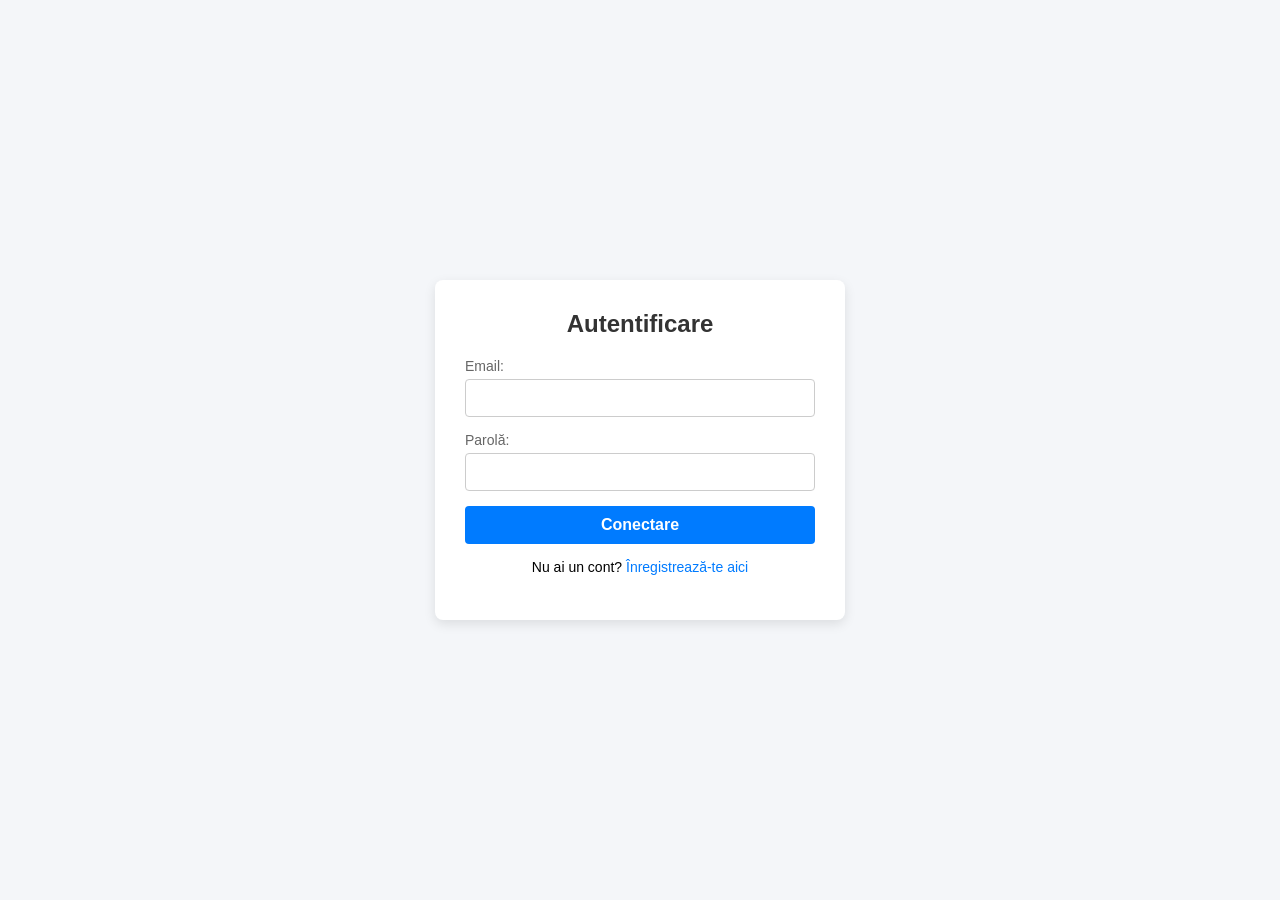
==== frontend/apartments.html @ 91fa6998 "phase 1c" ====
<!DOCTYPE html>
<html lang="ro">
<head>
    <meta charset="UTF-8">
    <title>Management Apartamente - RentApp</title>
    <link rel="stylesheet" href="style.css">
    <style>
        body { display: block; height: auto; padding: 20px; }
        .container { max-width: 1000px; margin: 0 auto; background: white; padding: 20px; border-radius: 8px; box-shadow: 0 4px 12px rgba(0,0,0,0.1); }
        table { width: 100%; border-collapse: collapse; margin-top: 20px; }
        th, td { border: 1px solid #ddd; padding: 10px; text-align: left; }
        th { background-color: #f8f9fa; }
        .form-grid { display: grid; grid-template-columns: 1fr 1fr; gap: 15px; margin-bottom: 15px; }
        .btn-sm { padding: 5px 10px; font-size: 12px; width: auto; display: inline-block; margin-right: 5px; }
    </style>
</head>
<body>
    <div class="container">
        <div style="display: flex; justify-content: space-between; align-items: center;">
            <h2>Gestionare Apartamente</h2>
            <button onclick="window.location.href='dashboard.html'" style="width: auto; padding: 8px 15px; background-color: #6c757d;">Înapoi</button>
        </div>
        <hr>

        <h3 id="formTitle">Adaugă un Apartament Nou</h3>
        <form id="apartmentForm">
            <input type="hidden" id="apartmentId">
            <div class="form-grid">
                <div class="form-group">
                    <label>Adresă:</label>
                    <input type="text" id="aptAddress" required>
                </div>
                <div class="form-group">
                    <label>Clădire/Bloc:</label>
                    <input type="text" id="aptBuilding" required>
                </div>
                <div class="form-group">
                    <label>Etaj:</label>
                    <input type="text" id="aptFloor" required>
                </div>
                <div class="form-group">
                    <label>Număr Camere:</label>
                    <input type="number" id="aptRooms" required>
                </div>
                <div class="form-group">
                    <label>Suprafață (mp):</label>
                    <input type="number" step="0.1" id="aptSize" required>
                </div>
                <div class="form-group">
                    <label>Chirie Lunară (€):</label>
                    <input type="number" step="0.01" id="aptRent" required>
                </div>
                <div class="form-group">
                    <label>Depozit / Garanție (€):</label>
                    <input type="number" step="0.01" id="aptDeposit" required>
                </div>
                <div class="form-group">
                    <label>Status:</label>
                    <select id="aptStatus">
                        <option value="AVAILABLE">Disponibil (Available)</option>
                        <option value="OCCUPIED">Ocupat (Occupied)</option>
                        <option value="MAINTENANCE">Mentenanță (Maintenance)</option>
                    </select>
                </div>
            </div>
            <button type="submit" id="saveAptBtn">Salvează Apartamentul</button>
            <button type="button" id="cancelEditBtn" style="background-color: #6c757d; display: none; margin-top: 10px;">Anulează Editarea</button>
        </form>

        <hr style="margin: 30px 0;">

        <h3>Lista Apartamentelor Tale</h3>
        <table>
            <thead>
                <tr>
                    <th>ID</th>
                    <th>Adresă</th>
                    <th>Detalii (Bloc/Etaj)</th>
                    <th>Camere/Suprafață</th>
                    <th>Chirie</th>
                    <th>Status</th>
                    <th>Acțiuni</th>
                </tr>
            </thead>
            <tbody id="apartmentsTableBody">
                </tbody>
        </table>
    </div>

    <script src="app.js"></script>
    <script>
        // Încărcăm datele imediat ce pagina s-a încărcat
        document.addEventListener("DOMContentLoaded", () => {
            const user = JSON.parse(localStorage.getItem("user"));
            if (!user || user.role !== "LANDLORD") {
                alert("Acces interzis! Doar proprietarii pot accesa această pagină.");
                window.location.href = "dashboard.html";
                return;
            }
            loadApartments();
        });
    </script>
</body>
</html>
---- frontend/style.css ----
body {
    font-family: 'Segoe UI', Tahoma, Geneva, Verdana, sans-serif;
    background-color: #f4f6f9;
    margin: 0;
    display: flex;
    justify-content: center;
    align-items: center;
    height: 100vh;
}

.auth-container {
    background-color: #ffffff;
    padding: 30px;
    border-radius: 8px;
    box-shadow: 0 4px 12px rgba(0, 0, 0, 0.1);
    width: 350px;
}

h2 {
    margin-top: 0;
    color: #333;
    text-align: center;
}

.form-group {
    margin-bottom: 15px;
}

label {
    display: block;
    margin-bottom: 5px;
    color: #666;
    font-size: 14px;
}

input, select {
    width: 100%;
    padding: 10px;
    border: 1px solid #ccc;
    border-radius: 4px;
    box-sizing: border-box;
    font-size: 14px;
}

button {
    width: 100%;
    padding: 10px;
    background-color: #007bff;
    color: white;
    border: none;
    border-radius: 4px;
    font-size: 16px;
    cursor: pointer;
    font-weight: bold;
}

button:hover {
    background-color: #0056b3;
}

p {
    text-align: center;
    font-size: 14px;
    margin-top: 15px;
}

a {
    color: #007bff;
    text-decoration: none;
}

a:hover {
    text-decoration: underline;
}

.message {
    margin-top: 15px;
    text-align: center;
    font-weight: bold;
    font-size: 14px;
}
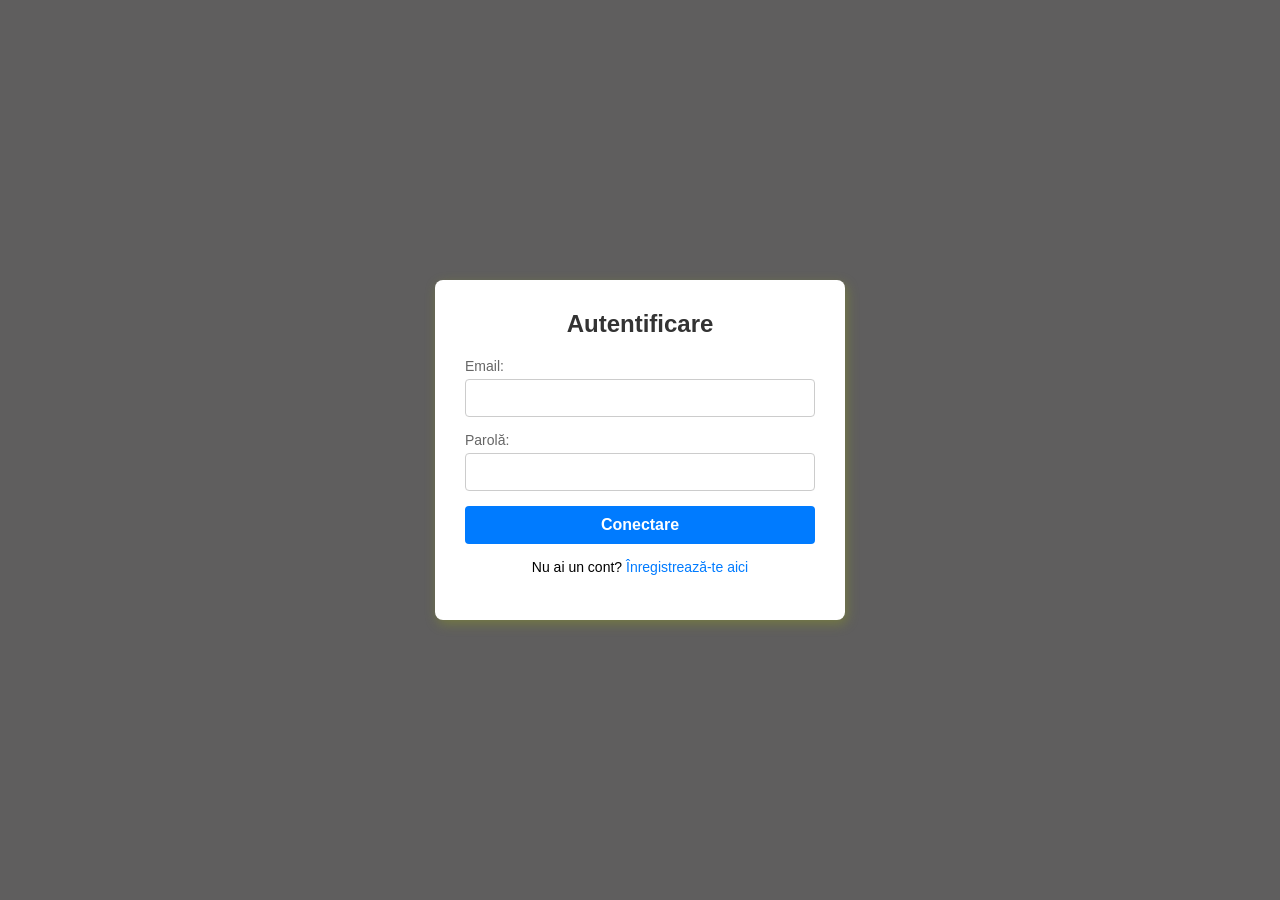
==== commit d35d8bb3: "test2 commit" ====
--- a/frontend/apartments.html
+++ b/frontend/apartments.html
@@ -6,7 +6,7 @@
     <link rel="stylesheet" href="style.css">
     <style>
         body { display: block; height: auto; padding: 20px; }
-        .container { max-width: 1000px; margin: 0 auto; background: white; padding: 20px; border-radius: 8px; box-shadow: 0 4px 12px rgba(0,0,0,0.1); }
+        .container { max-width: 1000px; margin: 0 auto; background: rgb(228, 209, 209); padding: 20px; border-radius: 8px; box-shadow: 0 4px 12px rgba(0,0,0,0.1); }
         table { width: 100%; border-collapse: collapse; margin-top: 20px; }
         th, td { border: 1px solid #ddd; padding: 10px; text-align: left; }
         th { background-color: #f8f9fa; }
--- a/frontend/style.css
+++ b/frontend/style.css
@@ -1,6 +1,6 @@
 body {
     font-family: 'Segoe UI', Tahoma, Geneva, Verdana, sans-serif;
-    background-color: #f4f6f9;
+    background-color: rgba(30, 29, 29, 0.71);
     margin: 0;
     display: flex;
     justify-content: center;
@@ -12,7 +12,7 @@
     background-color: #ffffff;
     padding: 30px;
     border-radius: 8px;
-    box-shadow: 0 4px 12px rgba(0, 0, 0, 0.1);
+    box-shadow: 2px 4px 12px rgba(139, 150, 38, 0.491);
     width: 350px;
 }
 
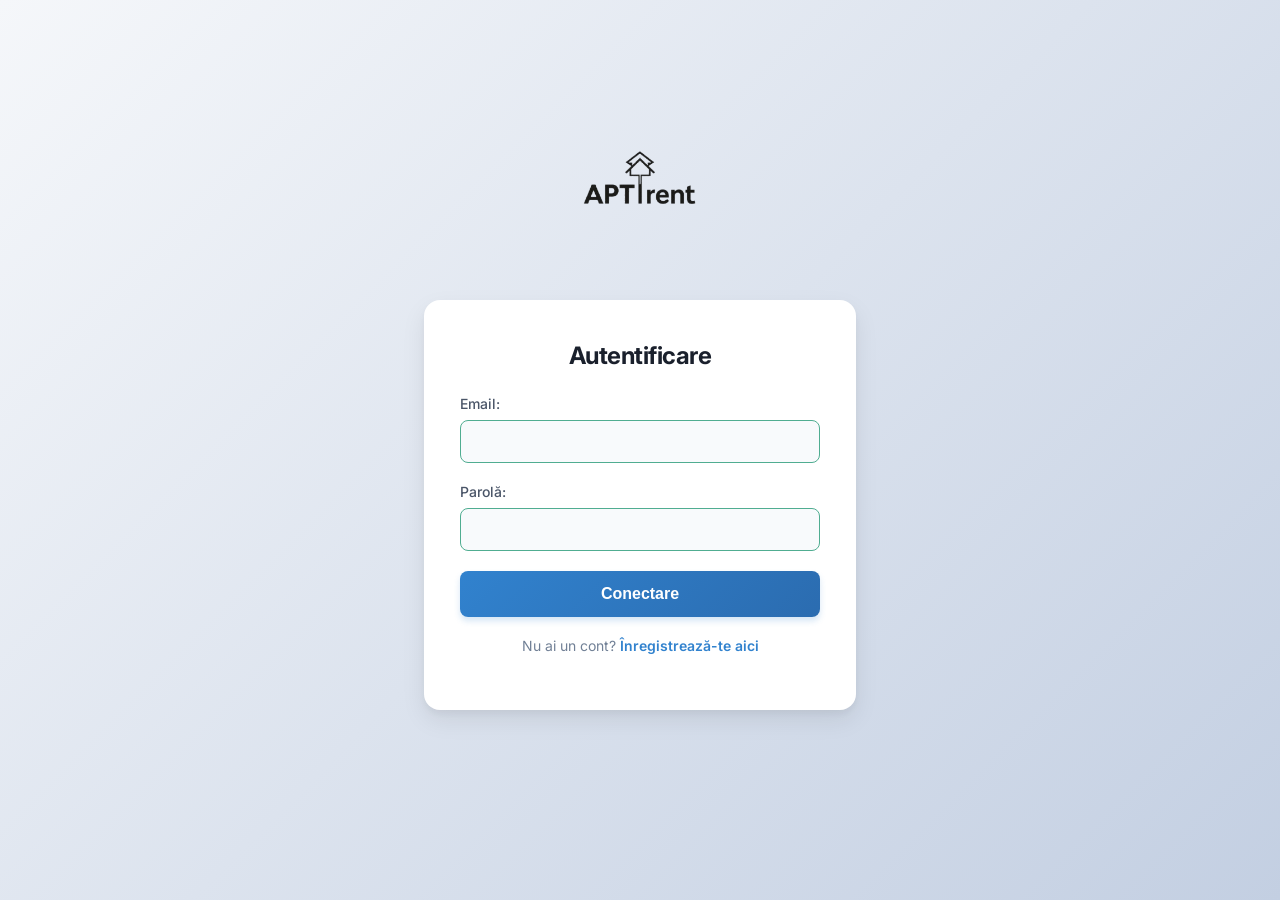
==== commit 0403f548: "logo+favicon+alignment" ====
--- a/frontend/apartments.html
+++ b/frontend/apartments.html
@@ -1,6 +1,9 @@
 <!DOCTYPE html>
 <html lang="ro">
 <head>
+
+    <link rel="icon" type="image/x-icon" href="favicon.ico?v=1">
+
     <meta charset="UTF-8">
     <title>Management Apartamente - RentApp</title>
     <link rel="stylesheet" href="style.css">
@@ -15,6 +18,14 @@
     </style>
 </head>
 <body>
+
+    <!--
+    <div class="logo-centrat">
+    <img src="logo.png" alt="Logo" style="max-width: 280px; margin-bottom: -20px; 
+    margin-top: -150px;">
+    </div>
+-->
+    
     <div class="container">
         <div style="display: flex; justify-content: space-between; align-items: center;">
             <h2>Gestionare Apartamente</h2>
--- a/frontend/style.css
+++ b/frontend/style.css
@@ -1,81 +1,120 @@
+/* Import modern typography */
+@import url('https://fonts.googleapis.com/css2?family=Inter:wght@400;500;600;700&display=swap');
+
 body {
-    font-family: 'Segoe UI', Tahoma, Geneva, Verdana, sans-serif;
-    background-color: rgba(30, 29, 29, 0.71);
+    font-family: 'Inter', 'Segoe UI', Tahoma, Geneva, Verdana, sans-serif;
+    /* Replaced the dark muddy background with a clean, soft gradient */
+    background: linear-gradient(135deg, #f5f7fa 0%, #c3cfe2 100%);
     margin: 0;
     display: flex;
     justify-content: center;
     align-items: center;
     height: 100vh;
+    color: #2d3748;
 }
 
+
+/* Modern Card Layout for Login/Register */
 .auth-container {
     background-color: #ffffff;
-    padding: 30px;
-    border-radius: 8px;
-    box-shadow: 2px 4px 12px rgba(139, 150, 38, 0.491);
-    width: 350px;
+    padding: 40px 35px;
+    border-radius: 16px;
+    /* Replaced the green shadow with a smooth, diffused modern shadow */
+    box-shadow: 0 10px 25px rgba(0, 0, 0, 0.08), 0 4px 6px rgba(0, 0, 0, 0.04);
+    width: 360px;
+    border: 1px solid rgba(255, 255, 255, 0.8);
 }
 
 h2 {
     margin-top: 0;
-    color: #333;
+    margin-bottom: 25px;
+    color: #1a202c;
     text-align: center;
+    font-weight: 700;
+    letter-spacing: -0.5px;
 }
 
 .form-group {
-    margin-bottom: 15px;
+    margin-bottom: 20px;
 }
 
 label {
     display: block;
-    margin-bottom: 5px;
-    color: #666;
+    margin-bottom: 8px;
+    color: #4a5568;
     font-size: 14px;
+    font-weight: 500;
 }
 
-input, select {
+/* Upgraded Inputs with smooth transitions */
+input, select, textarea {
     width: 100%;
-    padding: 10px;
-    border: 1px solid #ccc;
-    border-radius: 4px;
+    padding: 12px 15px;
+    border: 1px solid #50ad91;
+    border-radius: 8px;
     box-sizing: border-box;
     font-size: 14px;
+    background-color: #f8fafc;
+    color: #2d3748;
+    transition: all 0.2s ease;
+    font-family: inherit;
 }
 
+/* Modern focus ring for accessibility and polish */
+input:focus, select:focus, textarea:focus {
+    outline: none;
+    border-color: #3182ce;
+    background-color: #ffffff;
+    box-shadow: 0 0 0 3px rgba(49, 130, 206, 0.15);
+}
+
+/* Gradient buttons with tactile feedback */
 button {
     width: 100%;
-    padding: 10px;
-    background-color: #007bff;
+    padding: 14px;
+    background: linear-gradient(135deg, #3182ce 0%, #2b6cb0 100%);
     color: white;
     border: none;
-    border-radius: 4px;
+    border-radius: 8px;
     font-size: 16px;
     cursor: pointer;
-    font-weight: bold;
+    font-weight: 600;
+    transition: all 0.2s ease;
+    box-shadow: 0 4px 6px rgba(49, 130, 206, 0.2);
 }
 
 button:hover {
-    background-color: #0056b3;
+    transform: translateY(-2px);
+    box-shadow: 0 6px 12px rgba(49, 130, 206, 0.3);
+}
+
+button:active {
+    transform: translateY(0);
+    box-shadow: 0 2px 4px rgba(49, 130, 206, 0.2);
 }
 
 p {
     text-align: center;
     font-size: 14px;
-    margin-top: 15px;
+    margin-top: 20px;
+    color: #718096;
 }
 
 a {
-    color: #007bff;
+    color: #3182ce;
     text-decoration: none;
+    font-weight: 600;
+    transition: color 0.2s ease;
 }
 
 a:hover {
+    color: #2b6cb0;
     text-decoration: underline;
 }
 
 .message {
     margin-top: 15px;
     text-align: center;
-    font-weight: bold;
+    font-weight: 600;
     font-size: 14px;
 }
